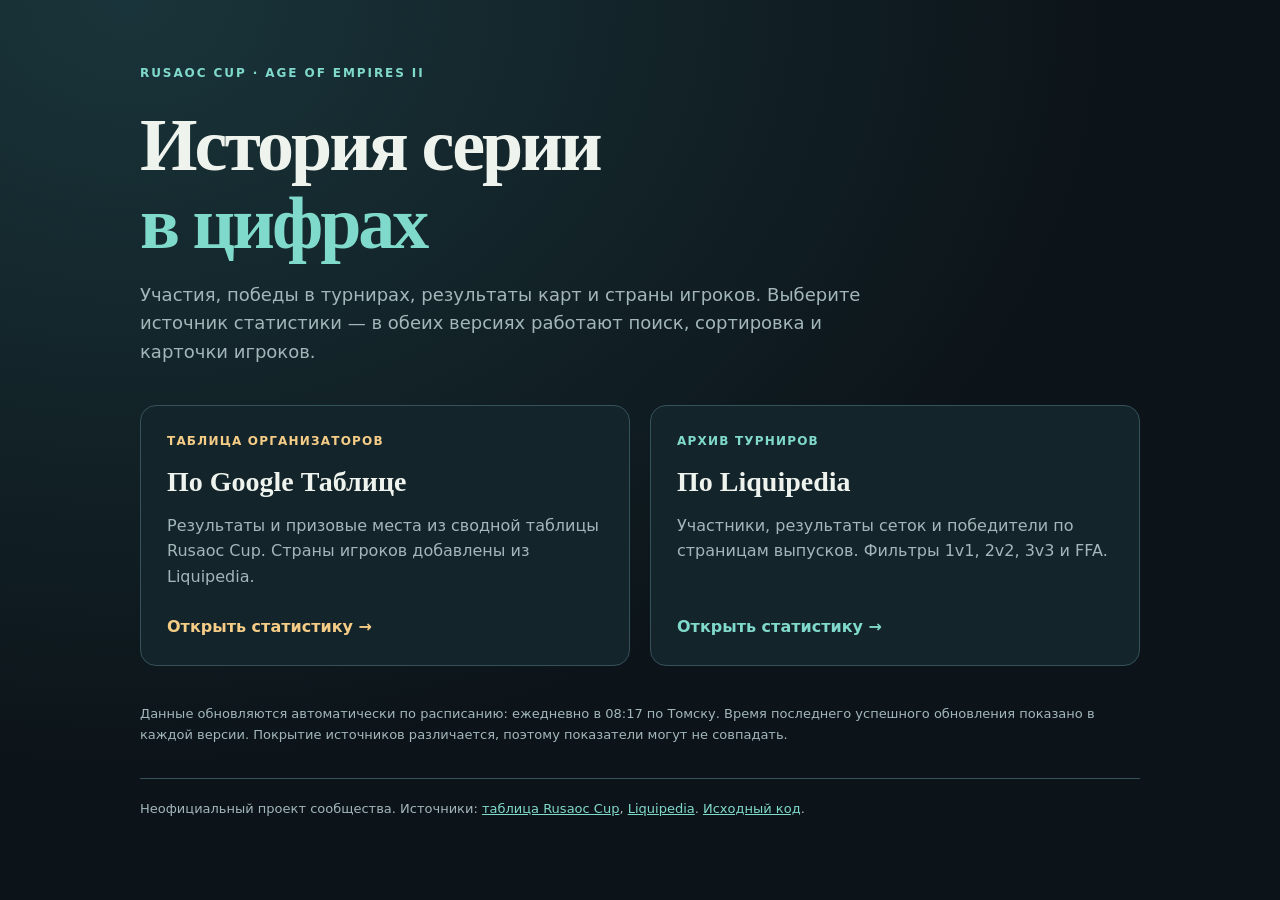
==== site/index.html @ c52eeee1 "Publish Rusaoc Cup statistics with daily source updates" ====
<!doctype html>
<html lang="ru">
<head>
  <meta charset="utf-8">
  <meta name="viewport" content="width=device-width, initial-scale=1">
  <meta name="color-scheme" content="dark">
  <meta name="description" content="Статистика Rusaoc Cup: участия, титулы, результаты карт и страны игроков. Две версии по Google Таблице организаторов и Liquipedia.">
  <title>Rusaoc Cup · статистика серии</title>
  <style>
    :root{color-scheme:dark;--bg:#0c1419;--panel:#14242b;--text:#eef3ed;--muted:#a3b7ba;--accent:#80dacb;--gold:#f6cd87}
    *{box-sizing:border-box}body{margin:0;background:radial-gradient(ellipse at 10% 0,#25515788,transparent 60%),var(--bg);color:var(--text);font:16px/1.6 system-ui,-apple-system,sans-serif;min-height:100dvh}main{width:min(1000px,calc(100% - 36px));margin:0 auto;padding:64px 0 36px}.brand{color:var(--accent);font-size:12px;letter-spacing:.16em;font-weight:800;text-transform:uppercase}h1{font:700 clamp(42px,7vw,74px)/1.05 Georgia,serif;letter-spacing:-.04em;margin:24px 0 18px}h1 span{color:var(--accent)}.intro{max-width:740px;color:var(--muted);font-size:18px}.versions{display:grid;grid-template-columns:1fr 1fr;gap:20px;margin:38px 0}.card{display:flex;flex-direction:column;padding:26px;border:1px solid #35515b;border-radius:16px;background:var(--panel);text-decoration:none;color:var(--text);transition:background .15s,border-color .15s}.card:hover{background:#1b3038;border-color:var(--accent)}.card:focus-visible{outline:3px solid var(--accent);outline-offset:5px}.tag{font-size:12px;color:var(--accent);font-weight:800;text-transform:uppercase;letter-spacing:.1em}.sheet .tag,.sheet .go{color:var(--gold)}h2{font:700 28px/1.2 Georgia,serif;margin:14px 0}.card p{color:var(--muted);margin:0 0 24px}.go{margin-top:auto;color:var(--accent);font-weight:750}.note,footer{font-size:13px;color:var(--muted)}footer{margin-top:32px;padding-top:20px;border-top:1px solid #35515b}footer a{color:var(--accent)}@media(max-width:640px){main{padding-top:32px}.versions{grid-template-columns:1fr}.card{padding:22px}.intro{font-size:16px}}
  </style>
</head>
<body>
  <main>
    <div class="brand">Rusaoc Cup · Age of Empires II</div>
    <h1>История серии<br><span>в цифрах</span></h1>
    <p class="intro">Участия, победы в турнирах, результаты карт и страны игроков. Выберите источник статистики — в обеих версиях работают поиск, сортировка и карточки игроков.</p>
    <div class="versions">
      <a class="card sheet" href="rusaoc-cup-statistics.html"><span class="tag">Таблица организаторов</span><h2>По Google Таблице</h2><p>Результаты и призовые места из сводной таблицы Rusaoc Cup. Страны игроков добавлены из Liquipedia.</p><span class="go">Открыть статистику →</span></a>
      <a class="card" href="rusaoc-cup-liquipedia.html"><span class="tag">Архив турниров</span><h2>По Liquipedia</h2><p>Участники, результаты сеток и победители по страницам выпусков. Фильтры 1v1, 2v2, 3v3 и FFA.</p><span class="go">Открыть статистику →</span></a>
    </div>
    <p class="note">Данные обновляются автоматически по расписанию: ежедневно в 08:17 по Томску. Время последнего успешного обновления показано в каждой версии. Покрытие источников различается, поэтому показатели могут не совпадать.</p>
    <footer>Неофициальный проект сообщества. Источники: <a href="https://docs.google.com/spreadsheets/d/1zDXLyhJwHMQhtCvrNnvTV8H3tVx2WRyXRlqzmrIZRwo/edit" target="_blank" rel="noopener noreferrer">таблица Rusaoc Cup</a>, <a href="https://liquipedia.net/ageofempires/Rusaoc_Cup" target="_blank" rel="noopener noreferrer">Liquipedia</a>. <a href="https://github.com/Ryzhikoff/rusaoc-cup" target="_blank" rel="noopener noreferrer">Исходный код</a>.</footer>
  </main>
</body>
</html>
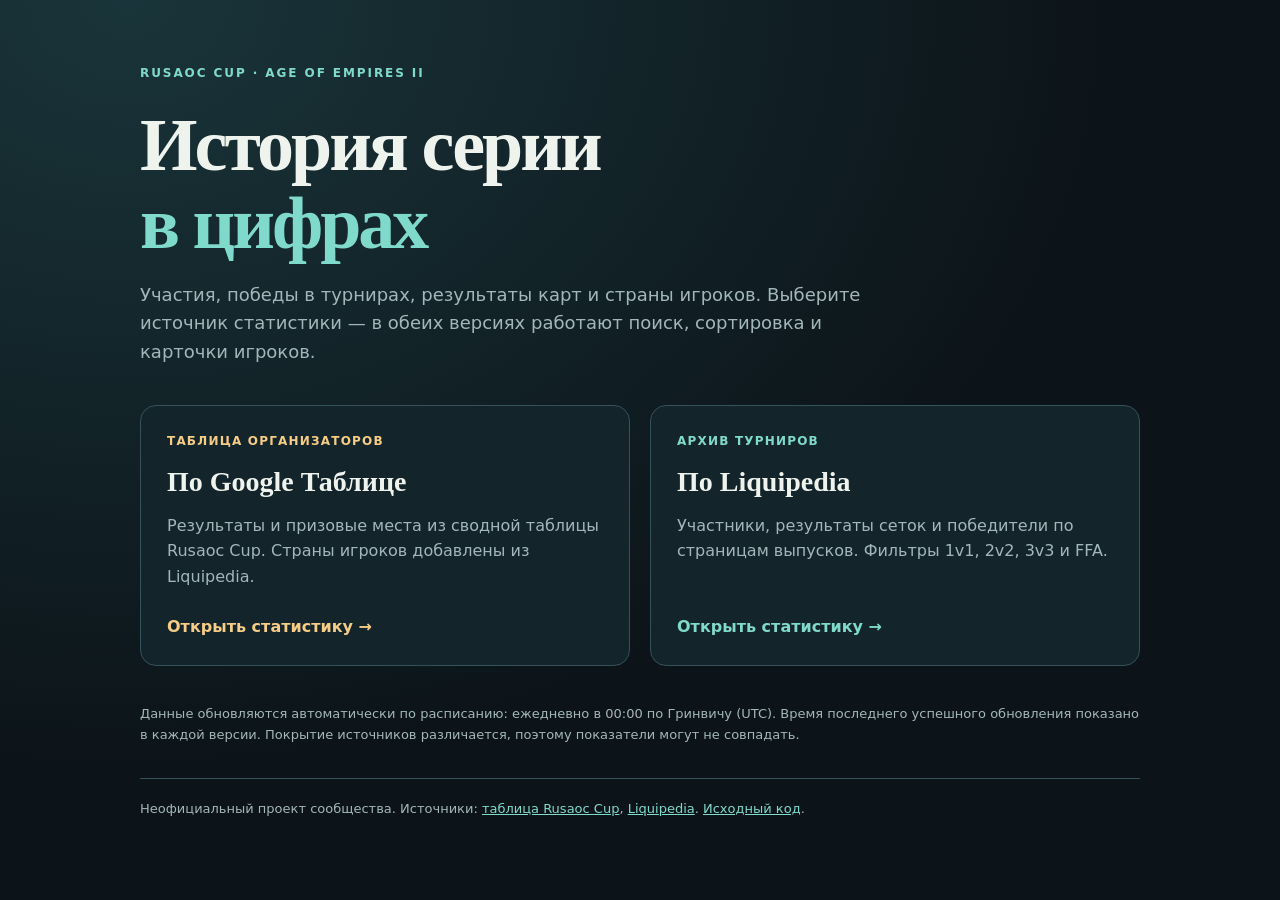
==== commit f7b296d3: "Schedule daily statistics updates at midnight UTC" ====
--- a/site/index.html
+++ b/site/index.html
@@ -20,7 +20,7 @@
       <a class="card sheet" href="rusaoc-cup-statistics.html"><span class="tag">Таблица организаторов</span><h2>По Google Таблице</h2><p>Результаты и призовые места из сводной таблицы Rusaoc Cup. Страны игроков добавлены из Liquipedia.</p><span class="go">Открыть статистику →</span></a>
       <a class="card" href="rusaoc-cup-liquipedia.html"><span class="tag">Архив турниров</span><h2>По Liquipedia</h2><p>Участники, результаты сеток и победители по страницам выпусков. Фильтры 1v1, 2v2, 3v3 и FFA.</p><span class="go">Открыть статистику →</span></a>
     </div>
-    <p class="note">Данные обновляются автоматически по расписанию: ежедневно в 08:17 по Томску. Время последнего успешного обновления показано в каждой версии. Покрытие источников различается, поэтому показатели могут не совпадать.</p>
+    <p class="note">Данные обновляются автоматически по расписанию: ежедневно в 00:00 по Гринвичу (UTC). Время последнего успешного обновления показано в каждой версии. Покрытие источников различается, поэтому показатели могут не совпадать.</p>
     <footer>Неофициальный проект сообщества. Источники: <a href="https://docs.google.com/spreadsheets/d/1zDXLyhJwHMQhtCvrNnvTV8H3tVx2WRyXRlqzmrIZRwo/edit" target="_blank" rel="noopener noreferrer">таблица Rusaoc Cup</a>, <a href="https://liquipedia.net/ageofempires/Rusaoc_Cup" target="_blank" rel="noopener noreferrer">Liquipedia</a>. <a href="https://github.com/Ryzhikoff/rusaoc-cup" target="_blank" rel="noopener noreferrer">Исходный код</a>.</footer>
   </main>
 </body>
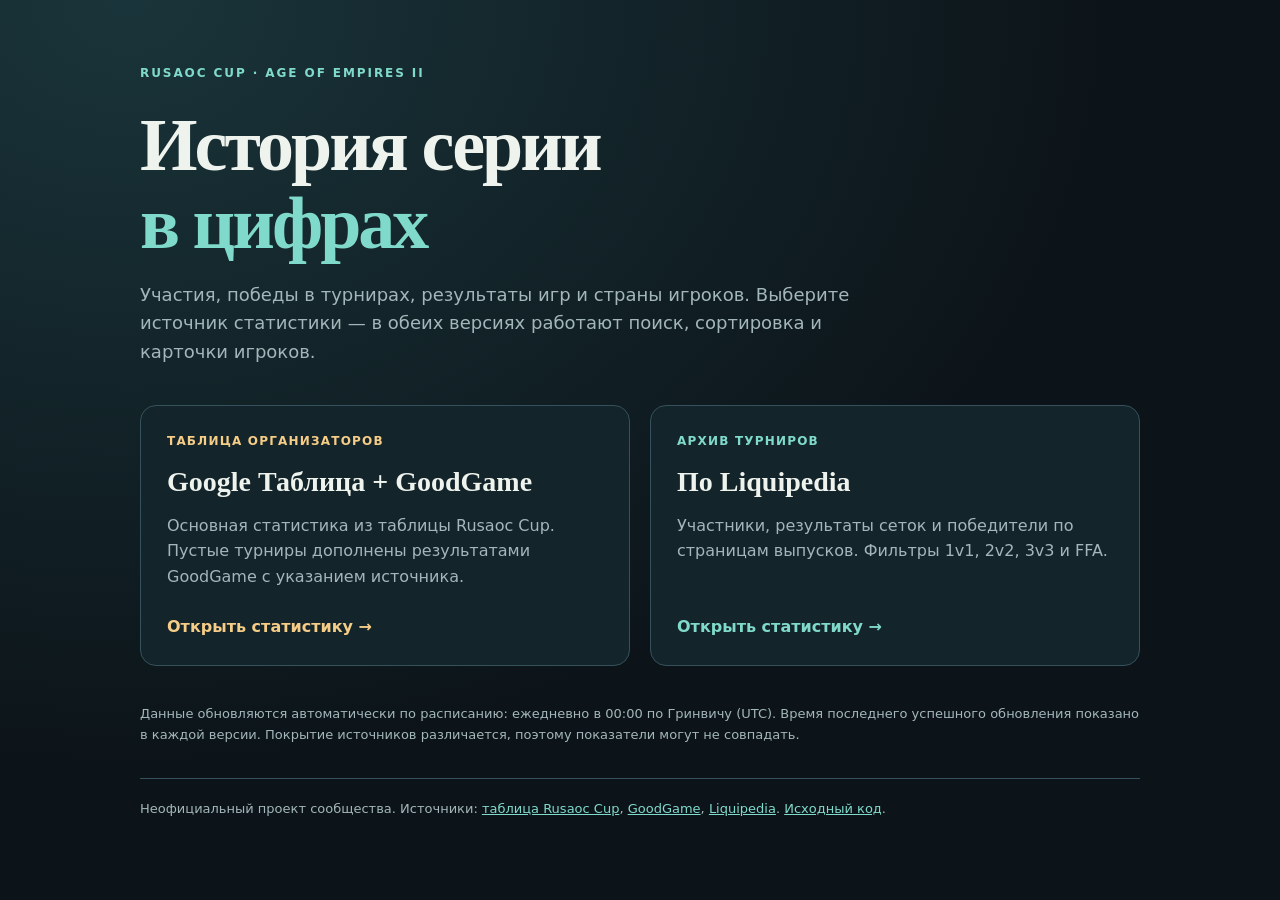
==== commit 3fe76145: "Supplement empty tournaments from GoodGame and remove version switching" ====
--- a/site/index.html
+++ b/site/index.html
@@ -2,9 +2,10 @@
 <html lang="ru">
 <head>
   <meta charset="utf-8">
+  <link rel="icon" type="image/png" sizes="100x100" href="rusaoc-cup-icon.png">
   <meta name="viewport" content="width=device-width, initial-scale=1">
   <meta name="color-scheme" content="dark">
-  <meta name="description" content="Статистика Rusaoc Cup: участия, титулы, результаты карт и страны игроков. Две версии по Google Таблице организаторов и Liquipedia.">
+  <meta name="description" content="Статистика Rusaoc Cup: участия, титулы, результаты игр и страны игроков. Google Таблица с дополнениями GoodGame и отдельная версия Liquipedia.">
   <title>Rusaoc Cup · статистика серии</title>
   <style>
     :root{color-scheme:dark;--bg:#0c1419;--panel:#14242b;--text:#eef3ed;--muted:#a3b7ba;--accent:#80dacb;--gold:#f6cd87}
@@ -15,13 +16,13 @@
   <main>
     <div class="brand">Rusaoc Cup · Age of Empires II</div>
     <h1>История серии<br><span>в цифрах</span></h1>
-    <p class="intro">Участия, победы в турнирах, результаты карт и страны игроков. Выберите источник статистики — в обеих версиях работают поиск, сортировка и карточки игроков.</p>
+    <p class="intro">Участия, победы в турнирах, результаты игр и страны игроков. Выберите источник статистики — в обеих версиях работают поиск, сортировка и карточки игроков.</p>
     <div class="versions">
-      <a class="card sheet" href="rusaoc-cup-statistics.html"><span class="tag">Таблица организаторов</span><h2>По Google Таблице</h2><p>Результаты и призовые места из сводной таблицы Rusaoc Cup. Страны игроков добавлены из Liquipedia.</p><span class="go">Открыть статистику →</span></a>
+      <a class="card sheet" href="rusaoc-cup-statistics.html"><span class="tag">Таблица организаторов</span><h2>Google Таблица + GoodGame</h2><p>Основная статистика из таблицы Rusaoc Cup. Пустые турниры дополнены результатами GoodGame с указанием источника.</p><span class="go">Открыть статистику →</span></a>
       <a class="card" href="rusaoc-cup-liquipedia.html"><span class="tag">Архив турниров</span><h2>По Liquipedia</h2><p>Участники, результаты сеток и победители по страницам выпусков. Фильтры 1v1, 2v2, 3v3 и FFA.</p><span class="go">Открыть статистику →</span></a>
     </div>
     <p class="note">Данные обновляются автоматически по расписанию: ежедневно в 00:00 по Гринвичу (UTC). Время последнего успешного обновления показано в каждой версии. Покрытие источников различается, поэтому показатели могут не совпадать.</p>
-    <footer>Неофициальный проект сообщества. Источники: <a href="https://docs.google.com/spreadsheets/d/1zDXLyhJwHMQhtCvrNnvTV8H3tVx2WRyXRlqzmrIZRwo/edit" target="_blank" rel="noopener noreferrer">таблица Rusaoc Cup</a>, <a href="https://liquipedia.net/ageofempires/Rusaoc_Cup" target="_blank" rel="noopener noreferrer">Liquipedia</a>. <a href="https://github.com/Ryzhikoff/rusaoc-cup" target="_blank" rel="noopener noreferrer">Исходный код</a>.</footer>
+    <footer>Неофициальный проект сообщества. Источники: <a href="https://docs.google.com/spreadsheets/d/1zDXLyhJwHMQhtCvrNnvTV8H3tVx2WRyXRlqzmrIZRwo/edit" target="_blank" rel="noopener noreferrer">таблица Rusaoc Cup</a>, <a href="https://goodgame.ru/cups" target="_blank" rel="noopener noreferrer">GoodGame</a>, <a href="https://liquipedia.net/ageofempires/Rusaoc_Cup" target="_blank" rel="noopener noreferrer">Liquipedia</a>. <a href="https://github.com/Ryzhikoff/rusaoc-cup" target="_blank" rel="noopener noreferrer">Исходный код</a>.</footer>
   </main>
 </body>
 </html>
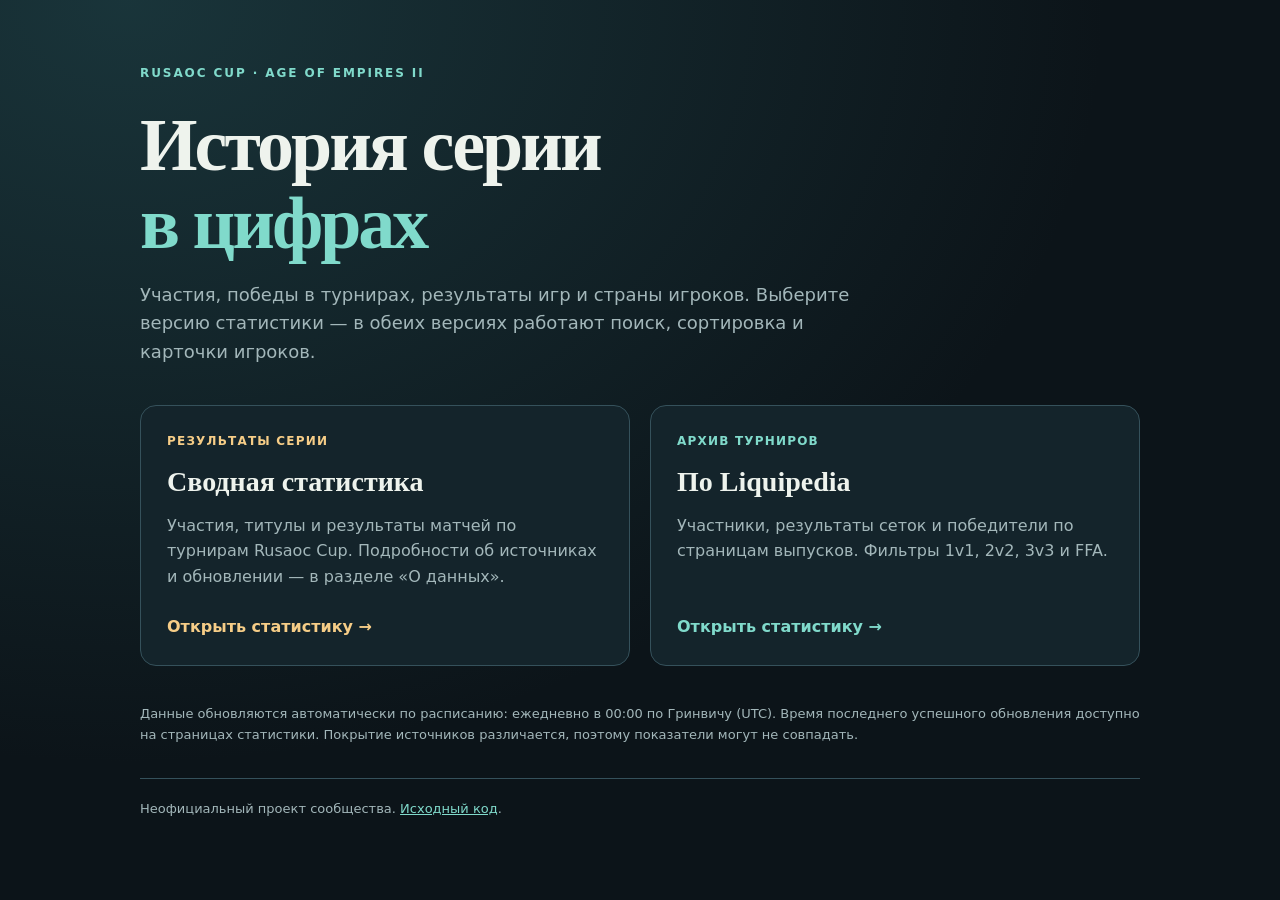
==== commit db06aa48: "Move source details into About data and remove letter avatars" ====
--- a/site/index.html
+++ b/site/index.html
@@ -5,7 +5,7 @@
   <link rel="icon" type="image/png" sizes="100x100" href="rusaoc-cup-icon.png">
   <meta name="viewport" content="width=device-width, initial-scale=1">
   <meta name="color-scheme" content="dark">
-  <meta name="description" content="Статистика Rusaoc Cup: участия, титулы, результаты игр и страны игроков. Google Таблица с дополнениями GoodGame и отдельная версия Liquipedia.">
+  <meta name="description" content="Статистика Rusaoc Cup: участия, титулы, результаты игр и страны игроков. Сводная статистика и отдельная версия Liquipedia.">
   <title>Rusaoc Cup · статистика серии</title>
   <style>
     :root{color-scheme:dark;--bg:#0c1419;--panel:#14242b;--text:#eef3ed;--muted:#a3b7ba;--accent:#80dacb;--gold:#f6cd87}
@@ -16,13 +16,13 @@
   <main>
     <div class="brand">Rusaoc Cup · Age of Empires II</div>
     <h1>История серии<br><span>в цифрах</span></h1>
-    <p class="intro">Участия, победы в турнирах, результаты игр и страны игроков. Выберите источник статистики — в обеих версиях работают поиск, сортировка и карточки игроков.</p>
+    <p class="intro">Участия, победы в турнирах, результаты игр и страны игроков. Выберите версию статистики — в обеих версиях работают поиск, сортировка и карточки игроков.</p>
     <div class="versions">
-      <a class="card sheet" href="rusaoc-cup-statistics.html"><span class="tag">Таблица организаторов</span><h2>Google Таблица + GoodGame</h2><p>Основная статистика из таблицы Rusaoc Cup. Пустые турниры дополнены результатами GoodGame с указанием источника.</p><span class="go">Открыть статистику →</span></a>
+      <a class="card sheet" href="rusaoc-cup-statistics.html"><span class="tag">Результаты серии</span><h2>Сводная статистика</h2><p>Участия, титулы и результаты матчей по турнирам Rusaoc Cup. Подробности об источниках и обновлении — в разделе «О данных».</p><span class="go">Открыть статистику →</span></a>
       <a class="card" href="rusaoc-cup-liquipedia.html"><span class="tag">Архив турниров</span><h2>По Liquipedia</h2><p>Участники, результаты сеток и победители по страницам выпусков. Фильтры 1v1, 2v2, 3v3 и FFA.</p><span class="go">Открыть статистику →</span></a>
     </div>
-    <p class="note">Данные обновляются автоматически по расписанию: ежедневно в 00:00 по Гринвичу (UTC). Время последнего успешного обновления показано в каждой версии. Покрытие источников различается, поэтому показатели могут не совпадать.</p>
-    <footer>Неофициальный проект сообщества. Источники: <a href="https://docs.google.com/spreadsheets/d/1zDXLyhJwHMQhtCvrNnvTV8H3tVx2WRyXRlqzmrIZRwo/edit" target="_blank" rel="noopener noreferrer">таблица Rusaoc Cup</a>, <a href="https://goodgame.ru/cups" target="_blank" rel="noopener noreferrer">GoodGame</a>, <a href="https://liquipedia.net/ageofempires/Rusaoc_Cup" target="_blank" rel="noopener noreferrer">Liquipedia</a>. <a href="https://github.com/Ryzhikoff/rusaoc-cup" target="_blank" rel="noopener noreferrer">Исходный код</a>.</footer>
+    <p class="note">Данные обновляются автоматически по расписанию: ежедневно в 00:00 по Гринвичу (UTC). Время последнего успешного обновления доступно на страницах статистики. Покрытие источников различается, поэтому показатели могут не совпадать.</p>
+    <footer>Неофициальный проект сообщества. <a href="https://github.com/Ryzhikoff/rusaoc-cup" target="_blank" rel="noopener noreferrer">Исходный код</a>.</footer>
   </main>
 </body>
 </html>
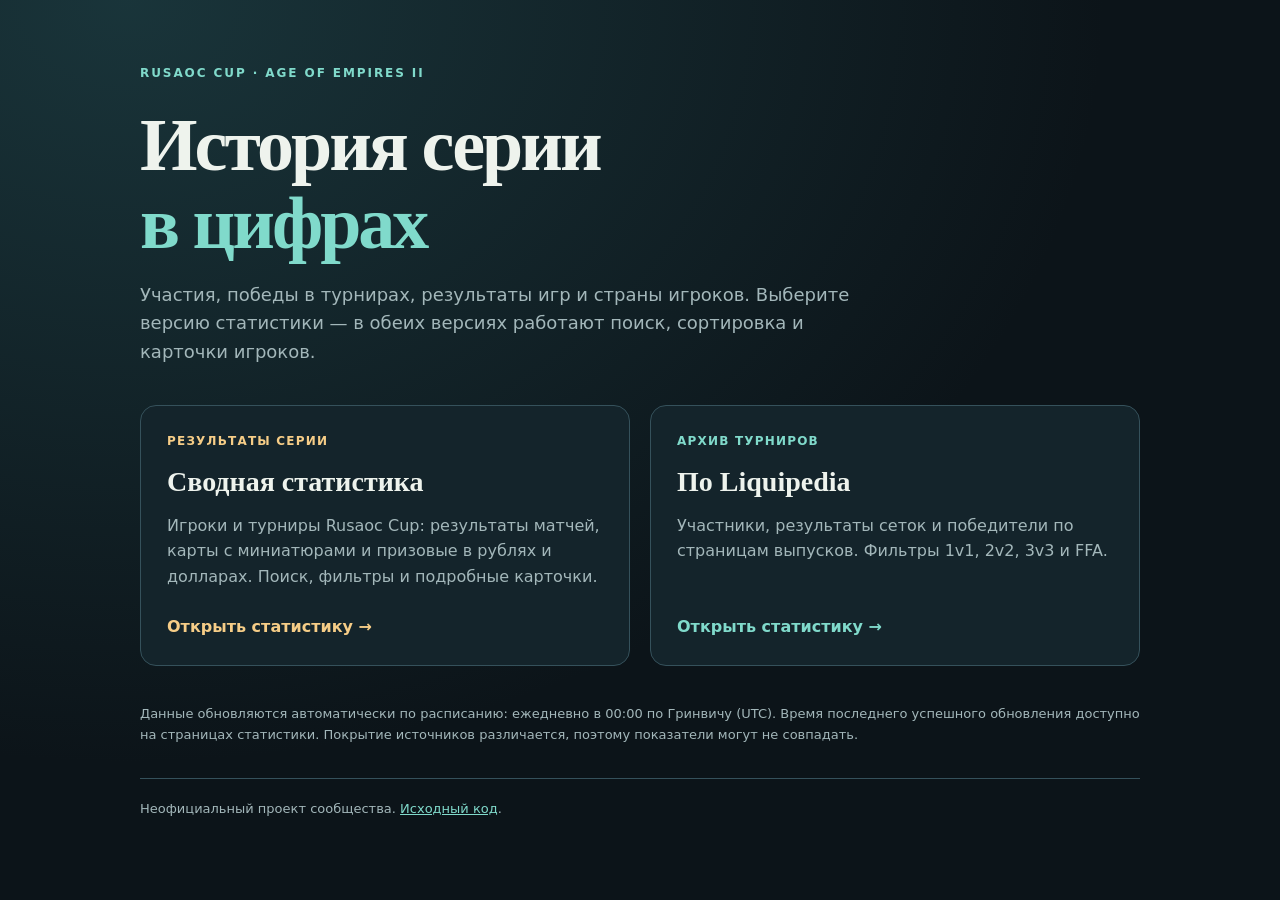
==== commit 8aac3a5a: "Add tournament catalogue, map thumbnails and player prize earnings" ====
--- a/site/index.html
+++ b/site/index.html
@@ -18,7 +18,7 @@
     <h1>История серии<br><span>в цифрах</span></h1>
     <p class="intro">Участия, победы в турнирах, результаты игр и страны игроков. Выберите версию статистики — в обеих версиях работают поиск, сортировка и карточки игроков.</p>
     <div class="versions">
-      <a class="card sheet" href="rusaoc-cup-statistics.html"><span class="tag">Результаты серии</span><h2>Сводная статистика</h2><p>Участия, титулы и результаты матчей по турнирам Rusaoc Cup. Подробности об источниках и обновлении — в разделе «О данных».</p><span class="go">Открыть статистику →</span></a>
+      <a class="card sheet" href="rusaoc-cup-statistics.html"><span class="tag">Результаты серии</span><h2>Сводная статистика</h2><p>Игроки и турниры Rusaoc Cup: результаты матчей, карты с миниатюрами и призовые в рублях и долларах. Поиск, фильтры и подробные карточки.</p><span class="go">Открыть статистику →</span></a>
       <a class="card" href="rusaoc-cup-liquipedia.html"><span class="tag">Архив турниров</span><h2>По Liquipedia</h2><p>Участники, результаты сеток и победители по страницам выпусков. Фильтры 1v1, 2v2, 3v3 и FFA.</p><span class="go">Открыть статистику →</span></a>
     </div>
     <p class="note">Данные обновляются автоматически по расписанию: ежедневно в 00:00 по Гринвичу (UTC). Время последнего успешного обновления доступно на страницах статистики. Покрытие источников различается, поэтому показатели могут не совпадать.</p>
